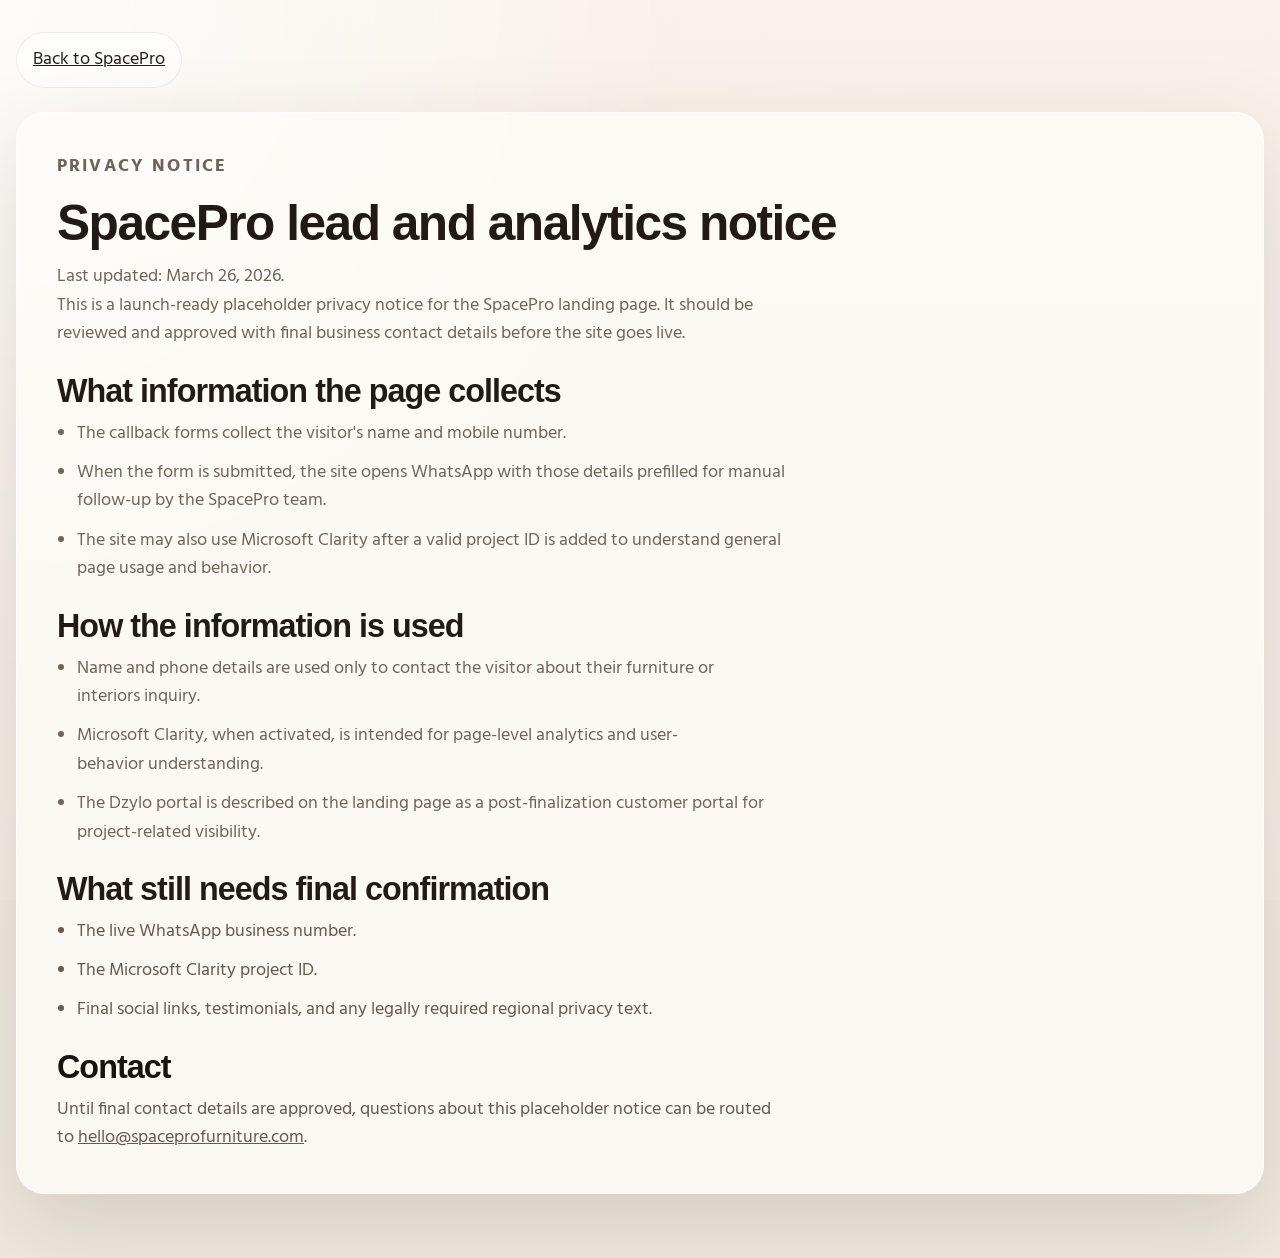
==== privacy.html @ 54b5ebcd "Redesign SpacePro landing page with WhatsApp leads and Clarity" ====
<!DOCTYPE html>
<html lang="en">
<head>
<meta charset="UTF-8">
<meta name="viewport" content="width=device-width, initial-scale=1.0">
<title>SpacePro Privacy Notice</title>
<meta name="description" content="Privacy notice for SpacePro callback forms, WhatsApp follow-up, and Microsoft Clarity analytics.">
<link rel="preconnect" href="https://fonts.googleapis.com">
<link rel="preconnect" href="https://fonts.gstatic.com" crossorigin>
<link href="https://fonts.googleapis.com/css2?family=Hind:wght@400;500;600;700&display=swap" rel="stylesheet">
<link href="https://api.fontshare.com/v2/css?f[]=cabinet-grotesk@500,700&f[]=satoshi@400,500,700&display=swap" rel="stylesheet">
<link rel="stylesheet" href="./base.css">
<link rel="stylesheet" href="./style.css">
</head>
<body>
<main class="legal-page">
  <div class="container legal-shell">
    <a class="legal-back" href="./index.html">Back to SpacePro</a>

    <article class="legal-card">
      <p class="eyebrow">Privacy notice</p>
      <h1>SpacePro lead and analytics notice</h1>
      <p>Last updated: March 26, 2026.</p>
      <p>
        This is a launch-ready placeholder privacy notice for the SpacePro landing page.
        It should be reviewed and approved with final business contact details before the site goes live.
      </p>

      <h2>What information the page collects</h2>
      <ul>
        <li>The callback forms collect the visitor's name and mobile number.</li>
        <li>When the form is submitted, the site opens WhatsApp with those details prefilled for manual follow-up by the SpacePro team.</li>
        <li>The site may also use Microsoft Clarity after a valid project ID is added to understand general page usage and behavior.</li>
      </ul>

      <h2>How the information is used</h2>
      <ul>
        <li>Name and phone details are used only to contact the visitor about their furniture or interiors inquiry.</li>
        <li>Microsoft Clarity, when activated, is intended for page-level analytics and user-behavior understanding.</li>
        <li>The Dzylo portal is described on the landing page as a post-finalization customer portal for project-related visibility.</li>
      </ul>

      <h2>What still needs final confirmation</h2>
      <ul>
        <li>The live WhatsApp business number.</li>
        <li>The Microsoft Clarity project ID.</li>
        <li>Final social links, testimonials, and any legally required regional privacy text.</li>
      </ul>

      <h2>Contact</h2>
      <p>
        Until final contact details are approved, questions about this placeholder notice can be routed to
        <a href="mailto:hello@spaceprofurniture.com">hello@spaceprofurniture.com</a>.
      </p>
    </article>
  </div>
</main>
</body>
</html>
---- base.css ----
/* base.css */
*, *::before, *::after { box-sizing: border-box; margin: 0; padding: 0; }

html {
  -moz-text-size-adjust: none;
  -webkit-text-size-adjust: none;
  text-size-adjust: none;
  -webkit-font-smoothing: antialiased;
  -moz-osx-font-smoothing: grayscale;
  text-rendering: optimizeLegibility;
  scroll-behavior: smooth;
  hanging-punctuation: first last;
  scroll-padding-top: var(--space-16);
}

body {
  min-height: 100dvh;
  line-height: 1.6;
  font-family: var(--font-body, sans-serif);
  font-size: var(--text-base);
  color: var(--color-text);
  background-color: var(--color-bg);
}

img, picture, video, canvas, svg { display: block; max-width: 100%; height: auto; }
ul[role="list"], ol[role="list"] { list-style: none; }
input, button, textarea, select { font: inherit; color: inherit; }

h1, h2, h3, h4, h5, h6 { text-wrap: balance; line-height: 1.15; }
p, li, figcaption { text-wrap: pretty; max-width: 72ch; }

::selection {
  background: oklch(from var(--color-primary) l c h / 0.25);
  color: var(--color-text);
}

:focus-visible {
  outline: 2px solid var(--color-primary);
  outline-offset: 3px;
  border-radius: var(--radius-sm);
}

@media (prefers-reduced-motion: reduce) {
  *, *::before, *::after {
    animation-duration: 0.01ms !important;
    animation-iteration-count: 1 !important;
    transition-duration: 0.01ms !important;
    scroll-behavior: auto !important;
  }
}

button { cursor: pointer; background: none; border: none; }
table { border-collapse: collapse; width: 100%; }

a, button, [role="button"], [role="link"], input, textarea, select {
  transition: color var(--transition-interactive),
              background var(--transition-interactive),
              border-color var(--transition-interactive),
              box-shadow var(--transition-interactive);
}

.sr-only {
  position: absolute; width: 1px; height: 1px; padding: 0; margin: -1px;
  overflow: hidden; clip: rect(0, 0, 0, 0); white-space: nowrap; border-width: 0;
}
---- style.css ----
:root {
  --bg: #f4ede5;
  --bg-strong: #efe5db;
  --surface: #fbf7f1;
  --surface-strong: #fffdf9;
  --surface-dark: #1f1814;
  --text: #191310;
  --text-muted: #655a51;
  --text-soft: #8c7d72;
  --line: rgba(25, 19, 16, 0.1);
  --line-strong: rgba(25, 19, 16, 0.16);
  --accent: #7c5538;
  --accent-strong: #5d3d27;
  --accent-soft: #ead9ca;
  --shadow-sm: 0 14px 32px rgba(40, 28, 21, 0.08);
  --shadow-lg: 0 28px 90px rgba(40, 28, 21, 0.14);
  --radius-sm: 0.75rem;
  --radius-md: 1.25rem;
  --radius-lg: 2rem;
  --radius-pill: 999px;
  --space-1: 0.25rem;
  --space-2: 0.5rem;
  --space-3: 0.75rem;
  --space-4: 1rem;
  --space-5: 1.25rem;
  --space-6: 1.5rem;
  --space-8: 2rem;
  --space-10: 2.5rem;
  --space-12: 3rem;
  --space-14: 3.5rem;
  --space-16: 4rem;
  --space-20: 5rem;
  --space-24: 6rem;
  --font-display: "Cabinet Grotesk", "Helvetica Neue", sans-serif;
  --font-body: "Satoshi", "Hind", sans-serif;
  --text-xs: clamp(0.78rem, 0.72rem + 0.2vw, 0.9rem);
  --text-sm: clamp(0.92rem, 0.88rem + 0.2vw, 1rem);
  --text-base: clamp(1rem, 0.98rem + 0.3vw, 1.12rem);
  --text-lg: clamp(1.16rem, 1.05rem + 0.45vw, 1.4rem);
  --text-xl: clamp(1.5rem, 1.22rem + 1vw, 2.2rem);
  --text-2xl: clamp(2.15rem, 1.5rem + 2vw, 3.6rem);
  --text-hero: clamp(3rem, 1.8rem + 3vw, 5.6rem);
  --content-wide: 1280px;
  --transition-interactive: 220ms cubic-bezier(0.16, 1, 0.3, 1);
}

html {
  background: var(--bg);
}

body {
  font-family: var(--font-body);
  color: var(--text);
  background:
    radial-gradient(circle at top left, rgba(255, 255, 255, 0.8), transparent 38%),
    linear-gradient(180deg, #f8f1e8 0%, var(--bg) 40%, #efe8de 100%);
  overflow-x: clip;
}

body::before {
  content: "";
  position: fixed;
  inset: 0;
  pointer-events: none;
  background-image:
    linear-gradient(rgba(255, 255, 255, 0.18), rgba(255, 255, 255, 0.18)),
    radial-gradient(circle at 20% 20%, rgba(124, 85, 56, 0.06), transparent 20%),
    radial-gradient(circle at 80% 0%, rgba(124, 85, 56, 0.04), transparent 24%);
  mix-blend-mode: soft-light;
  opacity: 0.9;
}

img {
  border-radius: inherit;
}

a {
  color: inherit;
}

h1,
h2,
h3,
h4 {
  font-family: var(--font-display);
  font-weight: 700;
  letter-spacing: -0.03em;
}

.container {
  width: min(100% - 2rem, var(--content-wide));
  margin-inline: auto;
}

.site-header {
  position: sticky;
  top: 0;
  z-index: 50;
  padding-block: 1rem;
  transition: padding var(--transition-interactive), background var(--transition-interactive), box-shadow var(--transition-interactive), backdrop-filter var(--transition-interactive);
}

.site-header.is-scrolled {
  padding-block: 0.6rem;
  background: rgba(251, 247, 241, 0.82);
  backdrop-filter: blur(18px);
  box-shadow: 0 8px 30px rgba(29, 21, 17, 0.06);
}

.header-inner {
  display: flex;
  align-items: center;
  justify-content: space-between;
  gap: var(--space-6);
}

.brand {
  display: inline-flex;
  align-items: center;
  gap: 0.1rem;
  font-family: var(--font-display);
  font-size: 1.45rem;
  font-weight: 700;
}

.brand span {
  color: var(--accent);
}

.site-nav {
  display: flex;
  align-items: center;
  gap: var(--space-8);
  padding: 0.7rem 1rem;
  border: 1px solid rgba(255, 255, 255, 0.55);
  border-radius: var(--radius-pill);
  background: rgba(255, 255, 255, 0.42);
  box-shadow: inset 0 1px 0 rgba(255, 255, 255, 0.8);
}

.site-nav a,
.header-cta,
.footer-links a,
.text-link {
  position: relative;
  font-size: var(--text-sm);
  font-weight: 500;
}

.site-nav a::after,
.footer-links a::after,
.text-link::after {
  content: "";
  position: absolute;
  left: 0;
  bottom: -0.15rem;
  width: 100%;
  height: 1px;
  transform: scaleX(0);
  transform-origin: right;
  background: currentColor;
  transition: transform var(--transition-interactive);
}

.site-nav a:hover::after,
.footer-links a:hover::after,
.text-link:hover::after {
  transform: scaleX(1);
  transform-origin: left;
}

.header-cta {
  padding: 0.9rem 1.25rem;
  border-radius: var(--radius-pill);
  background: rgba(255, 255, 255, 0.74);
  border: 1px solid rgba(25, 19, 16, 0.08);
  transition: transform var(--transition-interactive), background var(--transition-interactive), box-shadow var(--transition-interactive);
}

.header-cta:hover {
  background: var(--surface-strong);
  transform: translateY(-1px);
  box-shadow: var(--shadow-sm);
}

.hero-block {
  padding: clamp(2rem, 5vw, 3rem) 0 clamp(4rem, 10vw, 7rem);
}

.hero-layout {
  display: grid;
  grid-template-columns: minmax(0, 1.05fr) minmax(360px, 0.95fr);
  gap: clamp(2rem, 5vw, 4rem);
  align-items: center;
}

.hero-copy {
  padding-right: min(2vw, 1.25rem);
}

.eyebrow,
.card-eyebrow,
.panel-tag,
.process-subtitle,
.placeholder-tag,
.status-pill {
  display: inline-flex;
  align-items: center;
  gap: 0.5rem;
  font-size: var(--text-xs);
  font-weight: 700;
  letter-spacing: 0.12em;
  text-transform: uppercase;
}

.eyebrow,
.card-eyebrow,
.panel-tag,
.process-subtitle,
.status-pill {
  color: var(--accent);
}

.hero-copy h1 {
  margin: 1.1rem 0 1.25rem;
  font-size: var(--text-hero);
  line-height: 0.95;
  max-width: 11ch;
}

.hero-copy-text {
  max-width: 58ch;
  margin: 0;
  font-size: var(--text-lg);
  color: var(--text-muted);
}

.hero-copy-text + .hero-copy-text {
  margin-top: 0.85rem;
}

.hero-copy-text-hi {
  color: var(--text);
  opacity: 0.82;
}

.hero-actions {
  display: flex;
  align-items: center;
  gap: 1rem;
  margin-top: 2rem;
}

.hero-micro-grid {
  display: grid;
  grid-template-columns: repeat(3, minmax(0, 1fr));
  gap: 0.9rem;
  margin-top: 2rem;
}

.micro-card {
  padding: 1rem 1.1rem;
  border: 1px solid rgba(25, 19, 16, 0.08);
  border-radius: 1.2rem;
  background: rgba(255, 255, 255, 0.55);
  box-shadow: inset 0 1px 0 rgba(255, 255, 255, 0.7);
}

.micro-card strong,
.signal-card h2,
.gallery-caption h3,
.story-panel h3,
.process-card h3,
.placeholder-card h3,
.contact-panel h3 {
  display: block;
  font-size: var(--text-base);
  line-height: 1.2;
}

.micro-card span,
.signal-card span,
.gallery-caption p,
.story-list li,
.support-line,
.process-card p,
.warranty-grid span,
.app-copy p,
.app-module-grid span,
.placeholder-card p,
.contact-copy p,
.contact-meta span,
.contact-meta a,
.placeholder-socials span,
.lead-note,
.lead-copy,
.footer-brand p,
.footer-note,
.hero-visual figcaption {
  font-size: var(--text-sm);
  color: var(--text-muted);
  line-height: 1.6;
}

.hero-side {
  position: relative;
  min-height: 42rem;
}

.hero-visual {
  position: relative;
  height: 100%;
  min-height: 34rem;
  padding: 1rem;
  border-radius: 2.2rem;
  background:
    linear-gradient(180deg, rgba(255, 255, 255, 0.55), rgba(255, 255, 255, 0.08)),
    var(--surface-strong);
  border: 1px solid rgba(255, 255, 255, 0.68);
  box-shadow: var(--shadow-lg);
  overflow: hidden;
}

.hero-visual img {
  width: 100%;
  height: 100%;
  object-fit: cover;
  min-height: 34rem;
  border-radius: 1.4rem;
}

.hero-visual::after {
  content: "";
  position: absolute;
  inset: 1rem;
  border-radius: 1.4rem;
  background: linear-gradient(180deg, rgba(20, 14, 10, 0.04) 0%, rgba(20, 14, 10, 0.35) 100%);
}

.hero-visual figcaption {
  position: absolute;
  left: 2rem;
  top: 2rem;
  z-index: 1;
  padding: 0.65rem 0.9rem;
  border-radius: var(--radius-pill);
  background: rgba(255, 255, 255, 0.72);
  backdrop-filter: blur(14px);
  color: var(--text);
}

.lead-card,
.contact-panel {
  border: 1px solid rgba(255, 255, 255, 0.72);
  border-radius: 1.7rem;
  background: rgba(255, 253, 249, 0.84);
  backdrop-filter: blur(18px);
  box-shadow: 0 20px 48px rgba(42, 29, 20, 0.14);
}

.lead-card {
  position: absolute;
  left: 1.5rem;
  right: 1.5rem;
  bottom: 1.5rem;
  padding: 1.45rem;
}

.lead-card h2,
.contact-panel h3 {
  margin: 0.7rem 0 0.55rem;
  font-size: clamp(1.5rem, 1.1rem + 0.8vw, 2rem);
}

.lead-form {
  display: grid;
  gap: 0.85rem;
  margin-top: 1rem;
}

.lead-form .button {
  width: 100%;
}

.field {
  display: grid;
  gap: 0.35rem;
}

.field span {
  font-size: var(--text-xs);
  font-weight: 700;
  color: var(--text);
}

.field input {
  width: 100%;
  min-height: 3.35rem;
  padding: 0 1rem;
  border: 1px solid rgba(25, 19, 16, 0.12);
  border-radius: 1rem;
  background: rgba(255, 255, 255, 0.78);
  color: var(--text);
}

.field input:focus {
  outline: none;
  border-color: rgba(124, 85, 56, 0.55);
  box-shadow: 0 0 0 4px rgba(124, 85, 56, 0.08);
}

.button {
  display: inline-flex;
  align-items: center;
  justify-content: center;
  gap: 0.65rem;
  min-height: 3.35rem;
  padding: 0 1.2rem;
  border-radius: var(--radius-pill);
  border: 1px solid transparent;
  cursor: pointer;
  overflow: hidden;
  transition: transform var(--transition-interactive), box-shadow var(--transition-interactive), background var(--transition-interactive), border-color var(--transition-interactive);
}

.button::before {
  content: "";
  position: absolute;
  inset: 0;
  background: linear-gradient(120deg, transparent 15%, rgba(255, 255, 255, 0.22) 50%, transparent 85%);
  transform: translateX(-120%);
  transition: transform 700ms cubic-bezier(0.16, 1, 0.3, 1);
}

.button:hover::before {
  transform: translateX(120%);
}

.button:hover {
  transform: translateY(-1px);
}

.button-primary {
  position: relative;
  color: #fff;
  background: linear-gradient(135deg, var(--accent) 0%, var(--accent-strong) 100%);
  box-shadow: 0 14px 28px rgba(93, 61, 39, 0.28);
}

.button-secondary {
  position: relative;
  background: rgba(255, 255, 255, 0.6);
  border-color: rgba(25, 19, 16, 0.08);
}

.button-stack {
  flex-direction: column;
  align-items: flex-start;
  min-height: 4rem;
  padding: 0.9rem 1.15rem;
  border-radius: 1.15rem;
}

.button__label,
.button-stack small {
  position: relative;
  z-index: 1;
}

.button__label {
  font-weight: 700;
}

.button-stack small {
  font-size: 0.75rem;
  opacity: 0.84;
}

.button:disabled {
  opacity: 0.8;
  cursor: wait;
}

.text-link {
  color: var(--accent);
}

.signal-strip {
  padding-bottom: clamp(3rem, 8vw, 5rem);
}

.signal-grid,
.warranty-grid,
.app-module-grid,
.placeholder-grid,
.contact-meta {
  display: grid;
  gap: 1rem;
}

.signal-grid {
  grid-template-columns: repeat(4, minmax(0, 1fr));
}

.signal-card,
.story-panel,
.process-card,
.placeholder-card {
  padding: 1.35rem;
  border: 1px solid var(--line);
  border-radius: 1.6rem;
  background: rgba(255, 253, 249, 0.58);
  box-shadow: inset 0 1px 0 rgba(255, 255, 255, 0.85);
}

.signal-card p,
.process-index {
  margin: 0;
  font-family: var(--font-display);
  font-size: clamp(1.7rem, 1.4rem + 1vw, 2.8rem);
  color: rgba(124, 85, 56, 0.28);
}

.signal-card h2 {
  margin: 0.2rem 0 0.45rem;
}

.section-block {
  padding-block: clamp(4rem, 9vw, 7rem);
}

.section-heading {
  max-width: 46rem;
  margin-bottom: 2rem;
}

.section-heading.center {
  margin-inline: auto;
  text-align: center;
}

.section-heading h2 {
  margin: 0.7rem 0 0.75rem;
  font-size: var(--text-2xl);
  line-height: 0.98;
}

.section-heading p:last-child {
  margin: 0;
  color: var(--text-muted);
  font-size: var(--text-base);
}

.story-grid,
.app-layout,
.contact-layout,
.warranty-layout {
  display: grid;
  gap: clamp(1.25rem, 3vw, 2rem);
}

.story-grid {
  grid-template-columns: minmax(0, 1.15fr) minmax(0, 0.85fr);
}

.story-panel {
  display: flex;
  flex-direction: column;
  justify-content: space-between;
  min-height: 20rem;
}

.story-panel-primary {
  padding: 1.6rem;
  background:
    linear-gradient(180deg, rgba(255, 255, 255, 0.76), rgba(255, 255, 255, 0.42)),
    linear-gradient(135deg, rgba(234, 217, 202, 0.48), transparent);
  box-shadow: var(--shadow-sm);
}

.story-panel-top h3 {
  margin: 0.7rem 0 0;
  font-size: clamp(1.5rem, 1.2rem + 0.8vw, 2rem);
}

.story-list {
  display: grid;
  gap: 0.8rem;
  padding: 0;
  margin: 1.2rem 0 0;
  list-style: none;
}

.story-list li {
  position: relative;
  padding-left: 1.25rem;
}

.story-list li::before {
  content: "";
  position: absolute;
  left: 0;
  top: 0.55rem;
  width: 0.45rem;
  height: 0.45rem;
  border-radius: 999px;
  background: var(--accent);
}

.gallery-grid {
  display: grid;
  grid-template-columns: 1.2fr 0.9fr 0.9fr;
  gap: 1rem;
}

.gallery-card {
  position: relative;
  min-height: 17rem;
  border-radius: 1.7rem;
  overflow: hidden;
  background: var(--surface-strong);
  box-shadow: var(--shadow-sm);
}

.gallery-card-large {
  grid-row: span 2;
  min-height: 35rem;
}

.gallery-card img {
  width: 100%;
  height: 100%;
  object-fit: cover;
  transition: transform 900ms cubic-bezier(0.16, 1, 0.3, 1), filter 500ms ease;
}

.gallery-card::after {
  content: "";
  position: absolute;
  inset: 0;
  background: linear-gradient(180deg, rgba(16, 11, 8, 0.02) 0%, rgba(16, 11, 8, 0.52) 100%);
}

.gallery-card:hover img {
  transform: scale(1.05);
  filter: saturate(1.05);
}

.gallery-caption {
  position: absolute;
  left: 1.2rem;
  right: 1.2rem;
  bottom: 1.2rem;
  z-index: 1;
  display: flex;
  flex-direction: column;
  gap: 0.25rem;
  color: #fff;
}

.gallery-caption p {
  color: rgba(255, 255, 255, 0.78);
}

.process-block {
  background: linear-gradient(180deg, rgba(255, 255, 255, 0.45), rgba(255, 255, 255, 0.15));
}

.process-grid {
  display: grid;
  grid-template-columns: repeat(4, minmax(0, 1fr));
  gap: 1rem;
}

.process-card {
  min-height: 16rem;
  transition: transform var(--transition-interactive), box-shadow var(--transition-interactive), border-color var(--transition-interactive);
}

.process-card:hover,
.placeholder-card:hover,
.signal-card:hover {
  transform: translateY(-4px);
  box-shadow: var(--shadow-sm);
  border-color: var(--line-strong);
}

.process-subtitle {
  margin-top: 0.4rem;
}

.process-card h3 {
  margin: 0.5rem 0 0.55rem;
}

.warranty-block {
  color: #fff;
}

.warranty-layout {
  grid-template-columns: minmax(220px, 0.55fr) minmax(0, 1.45fr);
  align-items: center;
  padding: clamp(2rem, 4vw, 3rem);
  border-radius: 2rem;
  background:
    radial-gradient(circle at top right, rgba(255, 255, 255, 0.14), transparent 28%),
    linear-gradient(135deg, #6d4b31 0%, #2d211a 100%);
  box-shadow: var(--shadow-lg);
}

.warranty-mark span {
  display: block;
  font-family: var(--font-display);
  font-size: clamp(6rem, 11vw, 10rem);
  line-height: 0.84;
  letter-spacing: -0.06em;
}

.warranty-mark p {
  margin-top: 0.4rem;
  font-size: var(--text-sm);
  color: rgba(255, 255, 255, 0.78);
}

.warranty-copy .eyebrow,
.warranty-copy .support-line,
.warranty-copy p {
  color: rgba(255, 255, 255, 0.78);
}

.warranty-copy h2 {
  margin: 0.6rem 0 0.8rem;
  font-size: var(--text-2xl);
}

.warranty-grid {
  grid-template-columns: repeat(3, minmax(0, 1fr));
  margin-top: 1.4rem;
}

.warranty-grid article {
  padding-top: 1rem;
  border-top: 1px solid rgba(255, 255, 255, 0.18);
}

.warranty-grid strong,
.app-module-grid strong,
.contact-meta strong {
  display: block;
  font-size: var(--text-sm);
  font-weight: 700;
  color: inherit;
}

.app-layout {
  grid-template-columns: minmax(0, 1fr) minmax(320px, 0.9fr);
  align-items: center;
}

.app-card {
  padding: 1.4rem;
  border-radius: 1.8rem;
  background: var(--surface-dark);
  color: #fff;
  box-shadow: var(--shadow-lg);
}

.app-card-top {
  display: flex;
  align-items: center;
  justify-content: space-between;
  gap: 1rem;
  padding-bottom: 1rem;
  border-bottom: 1px solid rgba(255, 255, 255, 0.12);
}

.status-pill {
  padding: 0.4rem 0.7rem;
  border-radius: var(--radius-pill);
  background: rgba(255, 255, 255, 0.08);
  color: #fff;
}

.app-link {
  font-size: var(--text-xs);
  color: rgba(255, 255, 255, 0.58);
}

.app-module-grid {
  grid-template-columns: repeat(2, minmax(0, 1fr));
  margin-top: 1rem;
}

.app-module-grid article {
  min-height: 9rem;
  padding: 1rem;
  border-radius: 1.2rem;
  background: rgba(255, 255, 255, 0.06);
}

.app-module-grid strong {
  margin-bottom: 0.4rem;
}

.app-module-grid span {
  color: rgba(255, 255, 255, 0.68);
}

.placeholder-grid {
  grid-template-columns: repeat(3, minmax(0, 1fr));
}

.placeholder-tag {
  color: var(--text-soft);
}

.placeholder-card {
  min-height: 14.5rem;
}

.placeholder-card h3 {
  margin: 0.7rem 0 0.6rem;
}

.contact-block {
  padding-top: 0;
}

.contact-layout {
  grid-template-columns: minmax(0, 1fr) minmax(340px, 0.82fr);
  align-items: center;
  padding: clamp(2rem, 4vw, 3rem);
  border-radius: 2rem;
  background: rgba(255, 253, 249, 0.66);
  border: 1px solid rgba(255, 255, 255, 0.74);
  box-shadow: var(--shadow-lg);
}

.contact-copy h2 {
  margin: 0.65rem 0 0.8rem;
  font-size: var(--text-2xl);
}

.contact-meta {
  grid-template-columns: repeat(3, minmax(0, 1fr));
  margin-top: 1.6rem;
}

.contact-meta div {
  padding: 1rem;
  border-radius: 1.2rem;
  background: rgba(255, 255, 255, 0.62);
  border: 1px solid rgba(25, 19, 16, 0.08);
}

.placeholder-socials {
  display: flex;
  flex-wrap: wrap;
  gap: 0.75rem;
  margin-top: 1rem;
}

.placeholder-socials span {
  padding: 0.6rem 0.85rem;
  border-radius: var(--radius-pill);
  background: rgba(255, 255, 255, 0.64);
  border: 1px solid rgba(25, 19, 16, 0.08);
}

.contact-panel {
  position: relative;
  padding: 1.5rem;
}

.site-footer {
  padding: 2rem 0 5.5rem;
}

.footer-inner {
  display: grid;
  grid-template-columns: minmax(0, 1fr) auto minmax(240px, 0.8fr);
  gap: 1.2rem;
  align-items: end;
  padding-top: 1.3rem;
  border-top: 1px solid var(--line);
}

.footer-brand p,
.footer-note {
  margin: 0.5rem 0 0;
}

.footer-links {
  display: flex;
  flex-wrap: wrap;
  gap: 1rem;
}

.footer-note {
  text-align: right;
}

.mobile-cta {
  position: fixed;
  left: 50%;
  bottom: 1rem;
  z-index: 40;
  display: none;
  transform: translateX(-50%);
  padding: 0.9rem 1.15rem;
  border-radius: var(--radius-pill);
  background: rgba(31, 24, 20, 0.92);
  color: #fff;
  box-shadow: 0 20px 38px rgba(31, 24, 20, 0.18);
}

.legal-page {
  padding-block: 2rem 4rem;
}

.legal-shell {
  display: grid;
  gap: 1.5rem;
}

.legal-back {
  display: inline-flex;
  width: fit-content;
  padding: 0.8rem 1rem;
  border-radius: var(--radius-pill);
  background: rgba(255, 255, 255, 0.6);
  border: 1px solid rgba(25, 19, 16, 0.08);
}

.legal-card {
  padding: clamp(1.5rem, 4vw, 2.5rem);
  border-radius: 1.8rem;
  background: rgba(255, 253, 249, 0.72);
  border: 1px solid rgba(255, 255, 255, 0.76);
  box-shadow: var(--shadow-lg);
}

.legal-card h1 {
  margin: 0.8rem 0 0.7rem;
  font-size: var(--text-2xl);
}

.legal-card h2 {
  margin: 1.5rem 0 0.6rem;
  font-size: var(--text-xl);
}

.legal-card p,
.legal-card li {
  font-size: var(--text-base);
  color: var(--text-muted);
}

.legal-card ul {
  display: grid;
  gap: 0.65rem;
  padding-left: 1.25rem;
}

@media (max-width: 1100px) {
  .hero-layout,
  .story-grid,
  .app-layout,
  .contact-layout,
  .warranty-layout {
    grid-template-columns: 1fr;
  }

  .hero-copy {
    padding-right: 0;
  }

  .hero-copy h1 {
    max-width: 12ch;
  }

  .hero-side {
    min-height: auto;
  }

  .hero-visual {
    min-height: 28rem;
  }

  .hero-visual img {
    min-height: 28rem;
  }

  .lead-card {
    position: static;
    margin-top: -4.5rem;
    width: calc(100% - 2.2rem);
    margin-inline: auto;
  }

  .signal-grid,
  .process-grid,
  .warranty-grid,
  .placeholder-grid,
  .contact-meta {
    grid-template-columns: repeat(2, minmax(0, 1fr));
  }

  .gallery-grid {
    grid-template-columns: repeat(2, minmax(0, 1fr));
  }

  .gallery-card-large {
    grid-column: span 2;
    grid-row: span 1;
    min-height: 24rem;
  }

  .footer-inner {
    grid-template-columns: 1fr;
    align-items: start;
  }

  .footer-note {
    text-align: left;
  }
}

@media (max-width: 720px) {
  .site-header {
    padding-block: 0.8rem;
  }

  .site-nav {
    display: none;
  }

  .header-cta {
    display: none;
  }

  .hero-block {
    padding-top: 1rem;
  }

  .hero-copy h1 {
    max-width: 100%;
  }

  .hero-actions {
    flex-direction: column;
    align-items: stretch;
  }

  .hero-micro-grid,
  .signal-grid,
  .gallery-grid,
  .process-grid,
  .warranty-grid,
  .app-module-grid,
  .placeholder-grid,
  .contact-meta {
    grid-template-columns: 1fr;
  }

  .hero-visual,
  .hero-visual img {
    min-height: 22rem;
  }

  .lead-card {
    width: calc(100% - 1.5rem);
    margin-top: -3.5rem;
  }

  .contact-layout,
  .warranty-layout {
    padding: 1.3rem;
  }

  .footer-links {
    flex-direction: column;
    gap: 0.7rem;
  }

  .mobile-cta {
    display: inline-flex;
  }
}
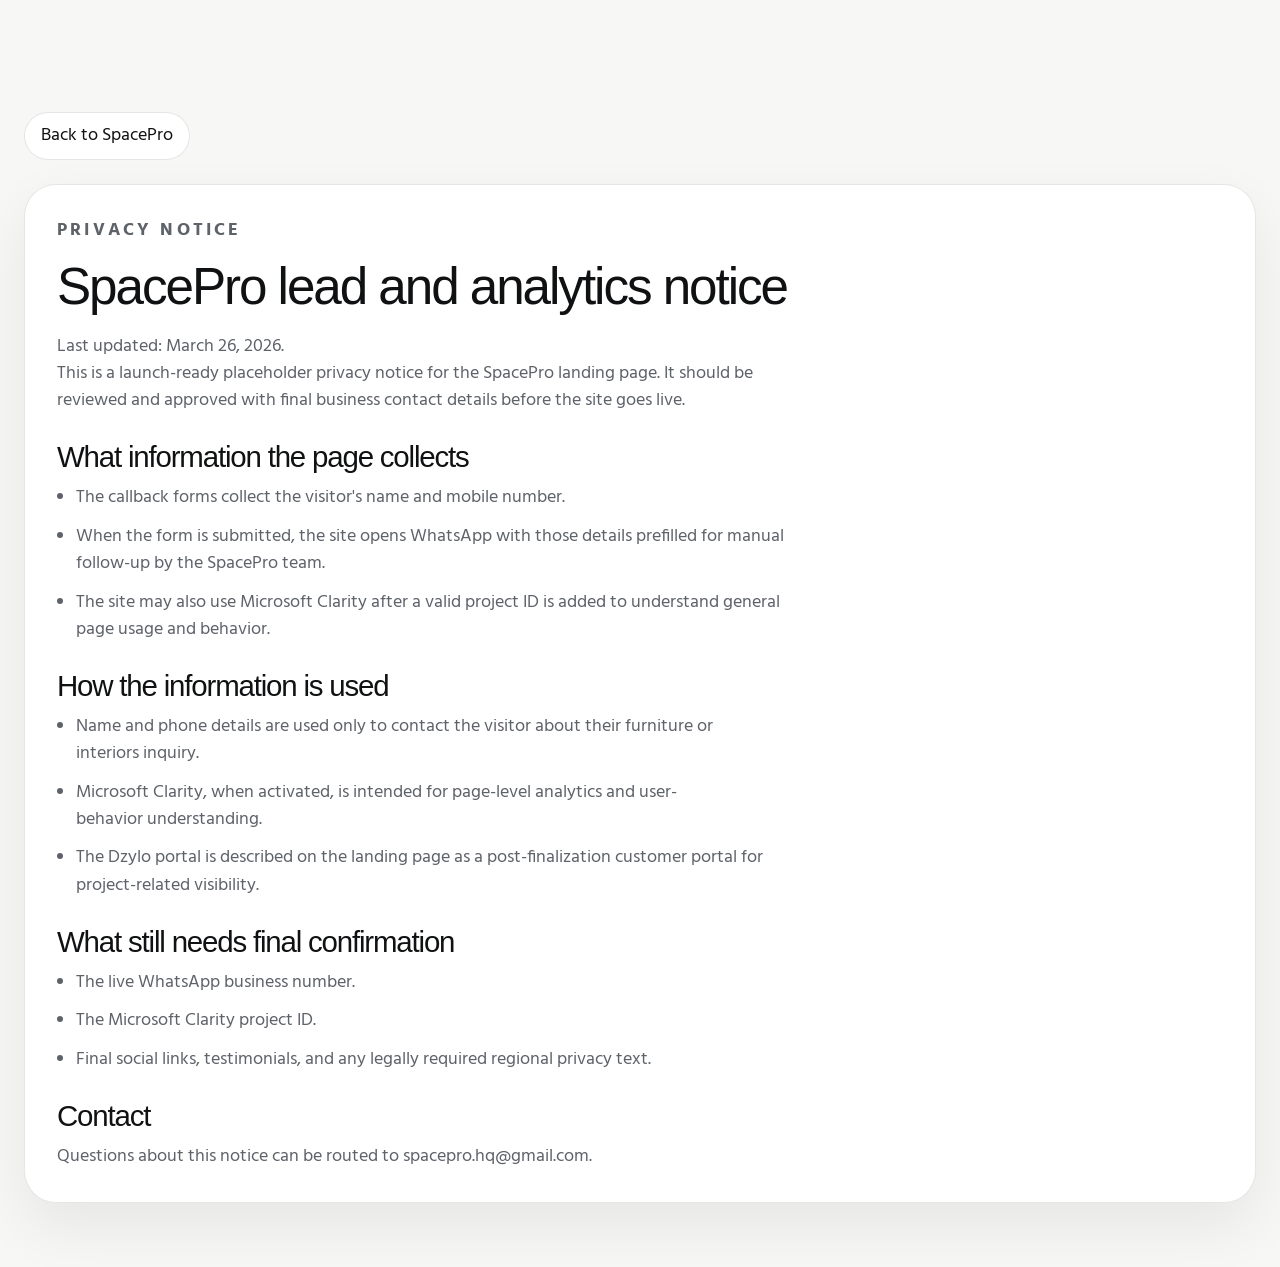
==== commit 74016563: "Redesign SpacePro landing page with streamlined lead flow" ====
--- a/privacy.html
+++ b/privacy.html
@@ -49,8 +49,8 @@
 
       <h2>Contact</h2>
       <p>
-        Until final contact details are approved, questions about this placeholder notice can be routed to
-        <a href="mailto:hello@spaceprofurniture.com">hello@spaceprofurniture.com</a>.
+        Questions about this notice can be routed to
+        <a href="mailto:spacepro.hq@gmail.com">spacepro.hq@gmail.com</a>.
       </p>
     </article>
   </div>
--- a/style.css
+++ b/style.css
@@ -1,22 +1,20 @@
 :root {
-  --bg: #f4ede5;
-  --bg-strong: #efe5db;
-  --surface: #fbf7f1;
-  --surface-strong: #fffdf9;
-  --surface-dark: #1f1814;
-  --text: #191310;
-  --text-muted: #655a51;
-  --text-soft: #8c7d72;
-  --line: rgba(25, 19, 16, 0.1);
-  --line-strong: rgba(25, 19, 16, 0.16);
-  --accent: #7c5538;
-  --accent-strong: #5d3d27;
-  --accent-soft: #ead9ca;
-  --shadow-sm: 0 14px 32px rgba(40, 28, 21, 0.08);
-  --shadow-lg: 0 28px 90px rgba(40, 28, 21, 0.14);
-  --radius-sm: 0.75rem;
-  --radius-md: 1.25rem;
-  --radius-lg: 2rem;
+  --bg: #f7f7f5;
+  --surface: #ffffff;
+  --surface-muted: #efefeb;
+  --surface-dark: #0f0f10;
+  --text: #101112;
+  --text-muted: #5e6269;
+  --text-soft: #8a9098;
+  --line: rgba(16, 17, 18, 0.1);
+  --line-strong: rgba(16, 17, 18, 0.18);
+  --accent: #1a7f64;
+  --accent-soft: rgba(26, 127, 100, 0.12);
+  --shadow-sm: 0 24px 60px rgba(10, 11, 12, 0.07);
+  --shadow-lg: 0 42px 120px rgba(10, 11, 12, 0.12);
+  --radius-sm: 1rem;
+  --radius-md: 1.8rem;
+  --radius-lg: 2.5rem;
   --radius-pill: 999px;
   --space-1: 0.25rem;
   --space-2: 0.5rem;
@@ -27,21 +25,19 @@
   --space-8: 2rem;
   --space-10: 2.5rem;
   --space-12: 3rem;
-  --space-14: 3.5rem;
   --space-16: 4rem;
   --space-20: 5rem;
   --space-24: 6rem;
   --font-display: "Cabinet Grotesk", "Helvetica Neue", sans-serif;
   --font-body: "Satoshi", "Hind", sans-serif;
-  --text-xs: clamp(0.78rem, 0.72rem + 0.2vw, 0.9rem);
-  --text-sm: clamp(0.92rem, 0.88rem + 0.2vw, 1rem);
-  --text-base: clamp(1rem, 0.98rem + 0.3vw, 1.12rem);
-  --text-lg: clamp(1.16rem, 1.05rem + 0.45vw, 1.4rem);
-  --text-xl: clamp(1.5rem, 1.22rem + 1vw, 2.2rem);
-  --text-2xl: clamp(2.15rem, 1.5rem + 2vw, 3.6rem);
-  --text-hero: clamp(3rem, 1.8rem + 3vw, 5.6rem);
-  --content-wide: 1280px;
-  --transition-interactive: 220ms cubic-bezier(0.16, 1, 0.3, 1);
+  --text-xs: clamp(0.72rem, 0.69rem + 0.18vw, 0.84rem);
+  --text-sm: clamp(0.94rem, 0.9rem + 0.15vw, 1rem);
+  --text-base: clamp(1rem, 0.97rem + 0.3vw, 1.1rem);
+  --text-lg: clamp(1.18rem, 1.06rem + 0.65vw, 1.55rem);
+  --text-xl: clamp(1.8rem, 1.25rem + 1.8vw, 3rem);
+  --text-2xl: clamp(2.8rem, 1.6rem + 4vw, 6rem);
+  --content: 1440px;
+  --transition: 320ms cubic-bezier(0.16, 1, 0.3, 1);
 }
 
 html {
@@ -51,31 +47,24 @@
 body {
   font-family: var(--font-body);
   color: var(--text);
-  background:
-    radial-gradient(circle at top left, rgba(255, 255, 255, 0.8), transparent 38%),
-    linear-gradient(180deg, #f8f1e8 0%, var(--bg) 40%, #efe8de 100%);
+  background: var(--bg);
   overflow-x: clip;
 }
 
-body::before {
-  content: "";
-  position: fixed;
-  inset: 0;
-  pointer-events: none;
-  background-image:
-    linear-gradient(rgba(255, 255, 255, 0.18), rgba(255, 255, 255, 0.18)),
-    radial-gradient(circle at 20% 20%, rgba(124, 85, 56, 0.06), transparent 20%),
-    radial-gradient(circle at 80% 0%, rgba(124, 85, 56, 0.04), transparent 24%);
-  mix-blend-mode: soft-light;
-  opacity: 0.9;
-}
-
-img {
-  border-radius: inherit;
-}
-
-a {
-  color: inherit;
+body.menu-open {
+  overflow: hidden;
+}
+
+@media (pointer: fine) {
+  body {
+    cursor: none;
+  }
+}
+
+a,
+button,
+input {
+  cursor: inherit;
 }
 
 h1,
@@ -83,31 +72,90 @@
 h3,
 h4 {
   font-family: var(--font-display);
-  font-weight: 700;
-  letter-spacing: -0.03em;
+  font-weight: 500;
+  letter-spacing: -0.04em;
+}
+
+a {
+  color: inherit;
+  text-decoration: none;
+}
+
+img {
+  display: block;
+  width: 100%;
+  height: auto;
 }
 
 .container {
-  width: min(100% - 2rem, var(--content-wide));
+  width: min(100% - 3rem, var(--content));
   margin-inline: auto;
 }
 
+.noise-overlay {
+  position: fixed;
+  inset: 0;
+  z-index: 9999;
+  pointer-events: none;
+  opacity: 0.035;
+  background-image: url("data:image/svg+xml,%3Csvg viewBox='0 0 200 200' xmlns='http://www.w3.org/2000/svg'%3E%3Cfilter id='n'%3E%3CfeTurbulence type='fractalNoise' baseFrequency='0.68' numOctaves='3' stitchTiles='stitch'/%3E%3C/filter%3E%3Crect width='100%25' height='100%25' filter='url(%23n)'/%3E%3C/svg%3E");
+}
+
+.cursor-dot,
+.cursor-ring {
+  position: fixed;
+  top: 0;
+  left: 0;
+  pointer-events: none;
+  z-index: 10000;
+  transition: transform 120ms ease-out, opacity 220ms ease-out;
+}
+
+.cursor-dot {
+  width: 8px;
+  height: 8px;
+  border-radius: 50%;
+  background: #ffffff;
+  mix-blend-mode: difference;
+}
+
+.cursor-ring {
+  width: 36px;
+  height: 36px;
+  border-radius: 50%;
+  border: 1px solid rgba(16, 17, 18, 0.28);
+}
+
+@media (pointer: coarse), (max-width: 900px) {
+  .cursor-dot,
+  .cursor-ring {
+    display: none;
+  }
+}
+
+.js .reveal,
+.js .hero-title-inner {
+  opacity: 0;
+}
+
 .site-header {
-  position: sticky;
+  position: fixed;
   top: 0;
-  z-index: 50;
+  left: 0;
+  right: 0;
+  z-index: 60;
+  padding-block: 1.4rem;
+  transition: background var(--transition), backdrop-filter var(--transition), padding var(--transition), border-color var(--transition);
+}
+
+.site-header.is-scrolled {
   padding-block: 1rem;
-  transition: padding var(--transition-interactive), background var(--transition-interactive), box-shadow var(--transition-interactive), backdrop-filter var(--transition-interactive);
-}
-
-.site-header.is-scrolled {
-  padding-block: 0.6rem;
-  background: rgba(251, 247, 241, 0.82);
+  background: rgba(247, 247, 245, 0.82);
   backdrop-filter: blur(18px);
-  box-shadow: 0 8px 30px rgba(29, 21, 17, 0.06);
-}
-
-.header-inner {
+  border-bottom: 1px solid rgba(16, 17, 18, 0.06);
+}
+
+.header-shell {
   display: flex;
   align-items: center;
   justify-content: space-between;
@@ -117,787 +165,777 @@
 .brand {
   display: inline-flex;
   align-items: center;
-  gap: 0.1rem;
   font-family: var(--font-display);
-  font-size: 1.45rem;
-  font-weight: 700;
+  font-size: 1.65rem;
+  font-weight: 500;
+  letter-spacing: -0.05em;
 }
 
 .brand span {
-  color: var(--accent);
+  color: var(--text-soft);
 }
 
 .site-nav {
   display: flex;
   align-items: center;
-  gap: var(--space-8);
-  padding: 0.7rem 1rem;
-  border: 1px solid rgba(255, 255, 255, 0.55);
-  border-radius: var(--radius-pill);
-  background: rgba(255, 255, 255, 0.42);
-  box-shadow: inset 0 1px 0 rgba(255, 255, 255, 0.8);
+  gap: 3rem;
 }
 
 .site-nav a,
-.header-cta,
 .footer-links a,
+.footer-contact a,
 .text-link {
   position: relative;
   font-size: var(--text-sm);
   font-weight: 500;
+  color: var(--text-muted);
+  transition: color var(--transition);
 }
 
 .site-nav a::after,
 .footer-links a::after,
+.footer-contact a::after,
 .text-link::after {
   content: "";
   position: absolute;
   left: 0;
-  bottom: -0.15rem;
+  bottom: -0.2rem;
   width: 100%;
   height: 1px;
+  background: currentColor;
   transform: scaleX(0);
   transform-origin: right;
-  background: currentColor;
-  transition: transform var(--transition-interactive);
+  transition: transform var(--transition);
+}
+
+.site-nav a:hover,
+.footer-links a:hover,
+.footer-contact a:hover,
+.text-link:hover {
+  color: var(--text);
 }
 
 .site-nav a:hover::after,
 .footer-links a:hover::after,
+.footer-contact a:hover::after,
 .text-link:hover::after {
   transform: scaleX(1);
   transform-origin: left;
 }
 
+.header-cta,
+.button,
+.mobile-cta {
+  display: inline-flex;
+  align-items: center;
+  justify-content: center;
+  border-radius: var(--radius-pill);
+  font-size: var(--text-sm);
+  font-weight: 600;
+  line-height: 1;
+  transition: transform var(--transition), background var(--transition), color var(--transition), box-shadow var(--transition), border-color var(--transition);
+}
+
+.header-cta,
+.button-dark,
+.mobile-cta {
+  color: #ffffff;
+  background: var(--surface-dark);
+}
+
 .header-cta {
-  padding: 0.9rem 1.25rem;
+  min-height: 3.15rem;
+  padding: 0 1.4rem;
+}
+
+.header-cta:hover,
+.button:hover,
+.mobile-cta:hover {
+  transform: scale(1.03);
+}
+
+.menu-toggle {
+  display: none;
+  width: 3rem;
+  height: 3rem;
+  padding: 0;
+  border: 0;
+  background: transparent;
+  color: var(--text);
+}
+
+.menu-toggle span {
+  display: block;
+  width: 1.25rem;
+  height: 1px;
+  margin-inline: auto;
+  background: currentColor;
+  transition: transform var(--transition), opacity var(--transition);
+}
+
+.menu-toggle span + span {
+  margin-top: 0.45rem;
+}
+
+.menu-toggle[aria-expanded="true"] span:first-child {
+  transform: translateY(5px) rotate(45deg);
+}
+
+.menu-toggle[aria-expanded="true"] span:last-child {
+  transform: translateY(-5px) rotate(-45deg);
+}
+
+.mobile-menu {
+  position: fixed;
+  inset: 0;
+  z-index: 50;
+  display: flex;
+  flex-direction: column;
+  align-items: center;
+  justify-content: center;
+  gap: 2rem;
+  background: var(--bg);
+}
+
+.mobile-menu a {
+  font-family: var(--font-display);
+  font-size: clamp(2rem, 1.5rem + 2vw, 3rem);
+  letter-spacing: -0.04em;
+}
+
+.hero-section {
+  padding-top: 10rem;
+  padding-bottom: 4rem;
+}
+
+.hero-shell {
+  display: grid;
+  grid-template-columns: minmax(0, 1fr) 24rem;
+  gap: 3rem;
+  align-items: end;
+}
+
+.eyebrow,
+.panel-label,
+.segment-pill {
+  display: inline-flex;
+  align-items: center;
+  gap: 0.5rem;
+  font-size: var(--text-xs);
+  font-weight: 700;
+  letter-spacing: 0.18em;
+  text-transform: uppercase;
+  color: var(--text-soft);
+}
+
+.hero-title {
+  display: flex;
+  flex-direction: column;
+  margin: 1rem 0 1.25rem;
+  font-size: var(--text-2xl);
+  line-height: 0.9;
+}
+
+.hero-title-line {
+  display: block;
+  overflow: hidden;
+}
+
+.hero-title-inner {
+  display: block;
+}
+
+.hero-title-muted {
+  color: #9da3ab;
+}
+
+.hero-summary {
+  max-width: 34rem;
+  margin: 0;
+  font-size: var(--text-lg);
+  line-height: 1.45;
+  color: var(--text-muted);
+}
+
+.hero-summary + .hero-summary {
+  margin-top: 0.8rem;
+}
+
+.hero-summary-hi {
+  color: var(--text);
+}
+
+.hero-actions {
+  display: flex;
+  align-items: center;
+  gap: 1.25rem;
+  margin-top: 2rem;
+}
+
+.lead-panel {
+  padding: 1.4rem;
+  border: 1px solid var(--line);
+  border-radius: 2rem;
+  background: rgba(255, 255, 255, 0.86);
+  box-shadow: var(--shadow-sm);
+}
+
+.lead-panel h2 {
+  margin: 0.5rem 0 0.7rem;
+  font-size: clamp(1.45rem, 1.1rem + 0.8vw, 2rem);
+  line-height: 1;
+}
+
+.lead-form,
+.cta-form {
+  display: grid;
+  gap: 0.85rem;
+}
+
+.lead-form {
+  margin-top: 1rem;
+}
+
+.lead-form .button {
+  width: 100%;
+}
+
+.lead-form input,
+.cta-form input {
+  width: 100%;
+  min-height: 3.5rem;
+  padding: 0 1rem;
+  border: 1px solid rgba(16, 17, 18, 0.12);
+  border-radius: 1rem;
+  background: rgba(247, 247, 245, 0.85);
+  color: var(--text);
+  transition: border-color var(--transition), box-shadow var(--transition), background var(--transition);
+}
+
+.lead-form input:focus,
+.cta-form input:focus {
+  outline: none;
+  border-color: rgba(16, 17, 18, 0.28);
+  box-shadow: 0 0 0 4px rgba(16, 17, 18, 0.06);
+  background: #ffffff;
+}
+
+.button {
+  position: relative;
+  min-height: 3.6rem;
+  padding: 0.95rem 1.35rem;
+  border: 0;
+  overflow: hidden;
+}
+
+.button::before {
+  content: "";
+  position: absolute;
+  inset: 0;
+  background: linear-gradient(120deg, transparent 15%, rgba(255, 255, 255, 0.2) 50%, transparent 85%);
+  transform: translateX(-120%);
+  transition: transform 700ms cubic-bezier(0.16, 1, 0.3, 1);
+}
+
+.button:hover::before {
+  transform: translateX(120%);
+}
+
+.button-dark {
+  background: var(--surface-dark);
+  color: #ffffff;
+}
+
+.button-accent {
+  background: linear-gradient(135deg, #1d1f22 0%, #0f0f10 100%);
+  color: #ffffff;
+}
+
+.button-label,
+.button-meta {
+  position: relative;
+  z-index: 1;
+  display: block;
+}
+
+.button-meta {
+  margin-top: 0.2rem;
+  font-size: 0.74rem;
+  color: rgba(255, 255, 255, 0.68);
+}
+
+.panel-note {
+  margin: 0.8rem 0 0;
+  font-size: var(--text-sm);
+  line-height: 1.55;
+  color: var(--text-muted);
+}
+
+.hero-image-wrap {
+  margin-top: 4rem;
+}
+
+.hero-image {
+  overflow: hidden;
+  border-radius: 2rem;
+}
+
+.hero-image img {
+  aspect-ratio: 16 / 8;
+  object-fit: cover;
+  transform: scale(1.08);
+}
+
+.value-section {
+  padding-block: 3rem 5rem;
+}
+
+.value-grid {
+  display: grid;
+  grid-template-columns: repeat(3, minmax(0, 1fr));
+  gap: 1rem;
+}
+
+.value-card,
+.proof-card {
+  padding: 1.5rem;
+  border: 1px solid var(--line);
+  border-radius: 1.75rem;
+  background: #ffffff;
+  transition: transform var(--transition), border-color var(--transition), box-shadow var(--transition);
+}
+
+.value-card:hover,
+.segment-card:hover,
+.proof-card:hover {
+  transform: translateY(-4px);
+  border-color: var(--line-strong);
+  box-shadow: var(--shadow-sm);
+}
+
+.value-card p {
+  margin: 0;
+  font-family: var(--font-display);
+  font-size: clamp(1.6rem, 1.2rem + 1vw, 2.5rem);
+  color: rgba(16, 17, 18, 0.18);
+}
+
+.value-card h2 {
+  margin: 0.2rem 0 0.45rem;
+  font-size: clamp(1.4rem, 1.15rem + 0.5vw, 1.8rem);
+}
+
+.value-card span,
+.proof-card span,
+.proof-card strong,
+.process-row p,
+.experience-copy p,
+.feature-list span,
+.segment-card p,
+.footer-brand p,
+.legal-card p,
+.legal-card li {
+  font-size: var(--text-base);
+  line-height: 1.55;
+  color: var(--text-muted);
+}
+
+.process-section {
+  padding-block: 6rem;
+  background: var(--surface-dark);
+  color: #ffffff;
+  border-top-left-radius: 3rem;
+  border-top-right-radius: 3rem;
+}
+
+.section-head {
+  display: flex;
+  flex-direction: column;
+  gap: 0.75rem;
+  margin-bottom: 3rem;
+}
+
+.section-head h2 {
+  margin: 0;
+  font-size: clamp(2.8rem, 2rem + 2vw, 5rem);
+  line-height: 0.95;
+}
+
+.section-head-center {
+  align-items: center;
+  text-align: center;
+}
+
+.process-list {
+  border-top: 1px solid rgba(255, 255, 255, 0.1);
+}
+
+.process-row {
+  display: grid;
+  grid-template-columns: 7rem 1.05fr 1fr;
+  gap: 2rem;
+  align-items: center;
+  padding: 2rem 0;
+  border-bottom: 1px solid rgba(255, 255, 255, 0.1);
+}
+
+.process-row:hover .process-index {
+  color: var(--accent);
+}
+
+.process-index {
+  font-family: var(--font-display);
+  font-size: clamp(3rem, 2rem + 2vw, 5rem);
+  color: rgba(255, 255, 255, 0.14);
+  transition: color var(--transition);
+}
+
+.process-title span {
+  display: block;
+  margin-bottom: 0.5rem;
+  font-size: var(--text-xs);
+  font-weight: 700;
+  letter-spacing: 0.16em;
+  text-transform: uppercase;
+  color: rgba(255, 255, 255, 0.45);
+}
+
+.process-title h3 {
+  margin: 0;
+  font-size: clamp(1.6rem, 1.25rem + 0.8vw, 2.5rem);
+}
+
+.process-row p {
+  color: rgba(255, 255, 255, 0.68);
+}
+
+.experience-section,
+.segments-section,
+.proof-strip,
+.cta-section {
+  padding-block: 6rem;
+}
+
+.experience-shell {
+  display: grid;
+  grid-template-columns: minmax(300px, 0.9fr) minmax(0, 1.1fr);
+  gap: 4rem;
+  align-items: center;
+}
+
+.phone-stage {
+  position: relative;
+  display: flex;
+  justify-content: center;
+}
+
+.phone-glow {
+  position: absolute;
+  inset: 12% 8%;
+  border-radius: 50%;
+  background: radial-gradient(circle, rgba(0, 0, 0, 0.08), transparent 60%);
+  filter: blur(40px);
+}
+
+.phone-frame {
+  position: relative;
+  width: 320px;
+  padding: 0.7rem;
+  border-radius: 2.8rem;
+  background: #0f0f10;
+  box-shadow: var(--shadow-lg);
+}
+
+.phone-notch {
+  position: absolute;
+  top: 0.65rem;
+  left: 50%;
+  width: 7rem;
+  height: 1.5rem;
+  transform: translateX(-50%);
+  border-bottom-left-radius: 1rem;
+  border-bottom-right-radius: 1rem;
+  background: #0f0f10;
+  z-index: 2;
+}
+
+.phone-screen {
+  min-height: 39rem;
+  padding: 3.6rem 1.1rem 1.1rem;
+  border-radius: 2.2rem;
+  background: #f4f4f1;
+}
+
+.phone-header {
+  display: flex;
+  align-items: center;
+  justify-content: space-between;
+  margin-bottom: 1.5rem;
+}
+
+.phone-header span,
+.phone-card span,
+.phone-subhead {
+  display: block;
+  font-size: 0.72rem;
+  font-weight: 700;
+  letter-spacing: 0.12em;
+  text-transform: uppercase;
+  color: var(--text-soft);
+}
+
+.phone-header strong,
+.phone-card strong {
+  display: block;
+  margin-top: 0.35rem;
+  font-size: 1.45rem;
+  font-family: var(--font-display);
+  letter-spacing: -0.03em;
+}
+
+.status-dot {
+  width: 0.7rem;
+  height: 0.7rem;
+  border-radius: 50%;
+  background: var(--accent);
+  box-shadow: 0 0 0 0.55rem var(--accent-soft);
+}
+
+.phone-card {
+  padding: 1rem;
+  border-radius: 1.5rem;
+  background: #ffffff;
+  box-shadow: 0 12px 24px rgba(10, 11, 12, 0.05);
+}
+
+.phone-progress {
+  width: 100%;
+  height: 0.3rem;
+  margin: 0.85rem 0 0.4rem;
+  overflow: hidden;
+  border-radius: 999px;
+  background: #e6e6e0;
+}
+
+.phone-progress span {
+  display: block;
+  width: 40%;
+  height: 100%;
+  background: var(--surface-dark);
+}
+
+.phone-card small {
+  font-size: 0.72rem;
+  color: var(--text-soft);
+}
+
+.phone-subhead {
+  margin: 1.4rem 0 0.8rem;
+}
+
+.phone-preview {
+  position: relative;
+  overflow: hidden;
+  min-height: 7rem;
+  margin-top: 0.8rem;
+  border-radius: 1.3rem;
+}
+
+.phone-preview img {
+  height: 100%;
+  object-fit: cover;
+}
+
+.phone-preview::after {
+  content: "";
+  position: absolute;
+  inset: 0;
+  background: linear-gradient(180deg, rgba(16, 17, 18, 0.02), rgba(16, 17, 18, 0.48));
+}
+
+.phone-preview span {
+  position: absolute;
+  left: 0.9rem;
+  bottom: 0.8rem;
+  z-index: 1;
+  padding: 0.38rem 0.65rem;
   border-radius: var(--radius-pill);
-  background: rgba(255, 255, 255, 0.74);
-  border: 1px solid rgba(25, 19, 16, 0.08);
-  transition: transform var(--transition-interactive), background var(--transition-interactive), box-shadow var(--transition-interactive);
-}
-
-.header-cta:hover {
-  background: var(--surface-strong);
-  transform: translateY(-1px);
-  box-shadow: var(--shadow-sm);
-}
-
-.hero-block {
-  padding: clamp(2rem, 5vw, 3rem) 0 clamp(4rem, 10vw, 7rem);
-}
-
-.hero-layout {
-  display: grid;
-  grid-template-columns: minmax(0, 1.05fr) minmax(360px, 0.95fr);
-  gap: clamp(2rem, 5vw, 4rem);
-  align-items: center;
-}
-
-.hero-copy {
-  padding-right: min(2vw, 1.25rem);
-}
-
-.eyebrow,
-.card-eyebrow,
-.panel-tag,
-.process-subtitle,
-.placeholder-tag,
-.status-pill {
-  display: inline-flex;
-  align-items: center;
-  gap: 0.5rem;
+  background: rgba(255, 255, 255, 0.92);
+  font-size: 0.72rem;
+  font-weight: 600;
+}
+
+.experience-copy h2,
+.cta-shell h2 {
+  margin: 0.75rem 0 1rem;
+  font-size: clamp(3rem, 2rem + 2.5vw, 6rem);
+  line-height: 0.92;
+}
+
+.experience-copy p,
+.cta-shell p {
+  max-width: 35rem;
+  margin: 0;
+}
+
+.feature-list {
+  display: grid;
+  gap: 1.35rem;
+  padding: 0;
+  margin: 2rem 0;
+  list-style: none;
+}
+
+.feature-list li {
+  display: grid;
+  gap: 0.35rem;
+  padding-left: 1.2rem;
+  border-left: 1px solid var(--line);
+}
+
+.feature-list strong,
+.segment-card h3,
+.proof-card strong {
+  font-size: var(--text-lg);
+  letter-spacing: -0.03em;
+}
+
+.segments-grid,
+.proof-grid {
+  display: grid;
+  gap: 1rem;
+}
+
+.segments-grid {
+  grid-template-columns: repeat(2, minmax(0, 1fr));
+}
+
+.segment-card {
+  padding: 2rem;
+  border: 1px solid var(--line);
+  border-radius: 2rem;
+  background: #ffffff;
+  transition: transform var(--transition), border-color var(--transition), box-shadow var(--transition);
+}
+
+.segment-card h3 {
+  margin: 0.8rem 0 0.75rem;
+  font-size: clamp(2rem, 1.5rem + 1vw, 3rem);
+  line-height: 0.96;
+}
+
+.chip-row {
+  display: flex;
+  flex-wrap: wrap;
+  gap: 0.65rem;
+  margin-top: 1.4rem;
+}
+
+.chip-row span {
+  padding: 0.7rem 0.95rem;
+  border: 1px solid var(--line);
+  border-radius: var(--radius-pill);
   font-size: var(--text-xs);
   font-weight: 700;
   letter-spacing: 0.12em;
   text-transform: uppercase;
-}
-
-.eyebrow,
-.card-eyebrow,
-.panel-tag,
-.process-subtitle,
-.status-pill {
-  color: var(--accent);
-}
-
-.hero-copy h1 {
-  margin: 1.1rem 0 1.25rem;
-  font-size: var(--text-hero);
-  line-height: 0.95;
-  max-width: 11ch;
-}
-
-.hero-copy-text {
-  max-width: 58ch;
-  margin: 0;
-  font-size: var(--text-lg);
   color: var(--text-muted);
 }
 
-.hero-copy-text + .hero-copy-text {
-  margin-top: 0.85rem;
-}
-
-.hero-copy-text-hi {
-  color: var(--text);
-  opacity: 0.82;
-}
-
-.hero-actions {
-  display: flex;
-  align-items: center;
-  gap: 1rem;
-  margin-top: 2rem;
-}
-
-.hero-micro-grid {
-  display: grid;
+.proof-grid {
   grid-template-columns: repeat(3, minmax(0, 1fr));
-  gap: 0.9rem;
-  margin-top: 2rem;
-}
-
-.micro-card {
-  padding: 1rem 1.1rem;
-  border: 1px solid rgba(25, 19, 16, 0.08);
-  border-radius: 1.2rem;
-  background: rgba(255, 255, 255, 0.55);
-  box-shadow: inset 0 1px 0 rgba(255, 255, 255, 0.7);
-}
-
-.micro-card strong,
-.signal-card h2,
-.gallery-caption h3,
-.story-panel h3,
-.process-card h3,
-.placeholder-card h3,
-.contact-panel h3 {
-  display: block;
-  font-size: var(--text-base);
-  line-height: 1.2;
-}
-
-.micro-card span,
-.signal-card span,
-.gallery-caption p,
-.story-list li,
-.support-line,
-.process-card p,
-.warranty-grid span,
-.app-copy p,
-.app-module-grid span,
-.placeholder-card p,
-.contact-copy p,
-.contact-meta span,
-.contact-meta a,
-.placeholder-socials span,
-.lead-note,
-.lead-copy,
-.footer-brand p,
-.footer-note,
-.hero-visual figcaption {
-  font-size: var(--text-sm);
-  color: var(--text-muted);
-  line-height: 1.6;
-}
-
-.hero-side {
-  position: relative;
-  min-height: 42rem;
-}
-
-.hero-visual {
-  position: relative;
-  height: 100%;
-  min-height: 34rem;
-  padding: 1rem;
-  border-radius: 2.2rem;
-  background:
-    linear-gradient(180deg, rgba(255, 255, 255, 0.55), rgba(255, 255, 255, 0.08)),
-    var(--surface-strong);
-  border: 1px solid rgba(255, 255, 255, 0.68);
-  box-shadow: var(--shadow-lg);
-  overflow: hidden;
-}
-
-.hero-visual img {
-  width: 100%;
-  height: 100%;
-  object-fit: cover;
-  min-height: 34rem;
-  border-radius: 1.4rem;
-}
-
-.hero-visual::after {
-  content: "";
-  position: absolute;
-  inset: 1rem;
-  border-radius: 1.4rem;
-  background: linear-gradient(180deg, rgba(20, 14, 10, 0.04) 0%, rgba(20, 14, 10, 0.35) 100%);
-}
-
-.hero-visual figcaption {
-  position: absolute;
-  left: 2rem;
-  top: 2rem;
-  z-index: 1;
-  padding: 0.65rem 0.9rem;
-  border-radius: var(--radius-pill);
-  background: rgba(255, 255, 255, 0.72);
-  backdrop-filter: blur(14px);
-  color: var(--text);
-}
-
-.lead-card,
-.contact-panel {
-  border: 1px solid rgba(255, 255, 255, 0.72);
-  border-radius: 1.7rem;
-  background: rgba(255, 253, 249, 0.84);
-  backdrop-filter: blur(18px);
-  box-shadow: 0 20px 48px rgba(42, 29, 20, 0.14);
-}
-
-.lead-card {
-  position: absolute;
-  left: 1.5rem;
-  right: 1.5rem;
-  bottom: 1.5rem;
-  padding: 1.45rem;
-}
-
-.lead-card h2,
-.contact-panel h3 {
-  margin: 0.7rem 0 0.55rem;
-  font-size: clamp(1.5rem, 1.1rem + 0.8vw, 2rem);
-}
-
-.lead-form {
-  display: grid;
-  gap: 0.85rem;
-  margin-top: 1rem;
-}
-
-.lead-form .button {
-  width: 100%;
-}
-
-.field {
-  display: grid;
-  gap: 0.35rem;
-}
-
-.field span {
+}
+
+.proof-card {
+  display: grid;
+  gap: 0.45rem;
+}
+
+.proof-card span {
   font-size: var(--text-xs);
   font-weight: 700;
+  letter-spacing: 0.12em;
+  text-transform: uppercase;
+  color: var(--text-soft);
+}
+
+.proof-card strong {
   color: var(--text);
 }
 
-.field input {
+.cta-shell {
+  padding: 3rem;
+  border-radius: 2.5rem;
+  background: var(--surface-dark);
+  color: #ffffff;
+  text-align: center;
+}
+
+.cta-shell .eyebrow,
+.cta-shell p {
+  color: rgba(255, 255, 255, 0.68);
+}
+
+.cta-form {
+  grid-template-columns: repeat(2, minmax(0, 1fr)) auto;
+  align-items: center;
+  gap: 0.85rem;
+  max-width: 64rem;
+  margin: 2rem auto 0;
+}
+
+.cta-form .button {
   width: 100%;
-  min-height: 3.35rem;
-  padding: 0 1rem;
-  border: 1px solid rgba(25, 19, 16, 0.12);
-  border-radius: 1rem;
-  background: rgba(255, 255, 255, 0.78);
-  color: var(--text);
-}
-
-.field input:focus {
-  outline: none;
-  border-color: rgba(124, 85, 56, 0.55);
-  box-shadow: 0 0 0 4px rgba(124, 85, 56, 0.08);
-}
-
-.button {
-  display: inline-flex;
-  align-items: center;
-  justify-content: center;
-  gap: 0.65rem;
-  min-height: 3.35rem;
-  padding: 0 1.2rem;
-  border-radius: var(--radius-pill);
-  border: 1px solid transparent;
-  cursor: pointer;
-  overflow: hidden;
-  transition: transform var(--transition-interactive), box-shadow var(--transition-interactive), background var(--transition-interactive), border-color var(--transition-interactive);
-}
-
-.button::before {
-  content: "";
-  position: absolute;
-  inset: 0;
-  background: linear-gradient(120deg, transparent 15%, rgba(255, 255, 255, 0.22) 50%, transparent 85%);
-  transform: translateX(-120%);
-  transition: transform 700ms cubic-bezier(0.16, 1, 0.3, 1);
-}
-
-.button:hover::before {
-  transform: translateX(120%);
-}
-
-.button:hover {
-  transform: translateY(-1px);
-}
-
-.button-primary {
-  position: relative;
-  color: #fff;
-  background: linear-gradient(135deg, var(--accent) 0%, var(--accent-strong) 100%);
-  box-shadow: 0 14px 28px rgba(93, 61, 39, 0.28);
-}
-
-.button-secondary {
-  position: relative;
-  background: rgba(255, 255, 255, 0.6);
-  border-color: rgba(25, 19, 16, 0.08);
-}
-
-.button-stack {
-  flex-direction: column;
-  align-items: flex-start;
-  min-height: 4rem;
-  padding: 0.9rem 1.15rem;
-  border-radius: 1.15rem;
-}
-
-.button__label,
-.button-stack small {
-  position: relative;
-  z-index: 1;
-}
-
-.button__label {
-  font-weight: 700;
-}
-
-.button-stack small {
-  font-size: 0.75rem;
-  opacity: 0.84;
-}
-
-.button:disabled {
-  opacity: 0.8;
-  cursor: wait;
-}
-
-.text-link {
-  color: var(--accent);
-}
-
-.signal-strip {
-  padding-bottom: clamp(3rem, 8vw, 5rem);
-}
-
-.signal-grid,
-.warranty-grid,
-.app-module-grid,
-.placeholder-grid,
-.contact-meta {
-  display: grid;
-  gap: 1rem;
-}
-
-.signal-grid {
-  grid-template-columns: repeat(4, minmax(0, 1fr));
-}
-
-.signal-card,
-.story-panel,
-.process-card,
-.placeholder-card {
-  padding: 1.35rem;
-  border: 1px solid var(--line);
-  border-radius: 1.6rem;
-  background: rgba(255, 253, 249, 0.58);
-  box-shadow: inset 0 1px 0 rgba(255, 255, 255, 0.85);
-}
-
-.signal-card p,
-.process-index {
-  margin: 0;
-  font-family: var(--font-display);
-  font-size: clamp(1.7rem, 1.4rem + 1vw, 2.8rem);
-  color: rgba(124, 85, 56, 0.28);
-}
-
-.signal-card h2 {
-  margin: 0.2rem 0 0.45rem;
-}
-
-.section-block {
-  padding-block: clamp(4rem, 9vw, 7rem);
-}
-
-.section-heading {
-  max-width: 46rem;
-  margin-bottom: 2rem;
-}
-
-.section-heading.center {
-  margin-inline: auto;
-  text-align: center;
-}
-
-.section-heading h2 {
-  margin: 0.7rem 0 0.75rem;
-  font-size: var(--text-2xl);
-  line-height: 0.98;
-}
-
-.section-heading p:last-child {
-  margin: 0;
-  color: var(--text-muted);
-  font-size: var(--text-base);
-}
-
-.story-grid,
-.app-layout,
-.contact-layout,
-.warranty-layout {
-  display: grid;
-  gap: clamp(1.25rem, 3vw, 2rem);
-}
-
-.story-grid {
-  grid-template-columns: minmax(0, 1.15fr) minmax(0, 0.85fr);
-}
-
-.story-panel {
-  display: flex;
-  flex-direction: column;
-  justify-content: space-between;
-  min-height: 20rem;
-}
-
-.story-panel-primary {
-  padding: 1.6rem;
-  background:
-    linear-gradient(180deg, rgba(255, 255, 255, 0.76), rgba(255, 255, 255, 0.42)),
-    linear-gradient(135deg, rgba(234, 217, 202, 0.48), transparent);
-  box-shadow: var(--shadow-sm);
-}
-
-.story-panel-top h3 {
+}
+
+.cta-form input {
+  background: rgba(255, 255, 255, 0.08);
+  border-color: rgba(255, 255, 255, 0.14);
+  color: #ffffff;
+}
+
+.cta-form input::placeholder {
+  color: rgba(255, 255, 255, 0.52);
+}
+
+.cta-form input:focus {
+  background: rgba(255, 255, 255, 0.12);
+  border-color: rgba(255, 255, 255, 0.26);
+  box-shadow: 0 0 0 4px rgba(255, 255, 255, 0.06);
+}
+
+.site-footer {
+  padding: 2rem 0 5rem;
+  background: var(--surface-dark);
+  color: rgba(255, 255, 255, 0.68);
+}
+
+.footer-shell {
+  display: grid;
+  grid-template-columns: minmax(0, 1fr) auto auto;
+  gap: 2rem;
+  align-items: end;
+}
+
+.footer-brand .brand {
+  color: #ffffff;
+}
+
+.footer-brand p {
   margin: 0.7rem 0 0;
-  font-size: clamp(1.5rem, 1.2rem + 0.8vw, 2rem);
-}
-
-.story-list {
-  display: grid;
-  gap: 0.8rem;
-  padding: 0;
-  margin: 1.2rem 0 0;
-  list-style: none;
-}
-
-.story-list li {
-  position: relative;
-  padding-left: 1.25rem;
-}
-
-.story-list li::before {
-  content: "";
-  position: absolute;
-  left: 0;
-  top: 0.55rem;
-  width: 0.45rem;
-  height: 0.45rem;
-  border-radius: 999px;
-  background: var(--accent);
-}
-
-.gallery-grid {
-  display: grid;
-  grid-template-columns: 1.2fr 0.9fr 0.9fr;
-  gap: 1rem;
-}
-
-.gallery-card {
-  position: relative;
-  min-height: 17rem;
-  border-radius: 1.7rem;
-  overflow: hidden;
-  background: var(--surface-strong);
-  box-shadow: var(--shadow-sm);
-}
-
-.gallery-card-large {
-  grid-row: span 2;
-  min-height: 35rem;
-}
-
-.gallery-card img {
-  width: 100%;
-  height: 100%;
-  object-fit: cover;
-  transition: transform 900ms cubic-bezier(0.16, 1, 0.3, 1), filter 500ms ease;
-}
-
-.gallery-card::after {
-  content: "";
-  position: absolute;
-  inset: 0;
-  background: linear-gradient(180deg, rgba(16, 11, 8, 0.02) 0%, rgba(16, 11, 8, 0.52) 100%);
-}
-
-.gallery-card:hover img {
-  transform: scale(1.05);
-  filter: saturate(1.05);
-}
-
-.gallery-caption {
-  position: absolute;
-  left: 1.2rem;
-  right: 1.2rem;
-  bottom: 1.2rem;
-  z-index: 1;
-  display: flex;
-  flex-direction: column;
-  gap: 0.25rem;
-  color: #fff;
-}
-
-.gallery-caption p {
-  color: rgba(255, 255, 255, 0.78);
-}
-
-.process-block {
-  background: linear-gradient(180deg, rgba(255, 255, 255, 0.45), rgba(255, 255, 255, 0.15));
-}
-
-.process-grid {
-  display: grid;
-  grid-template-columns: repeat(4, minmax(0, 1fr));
-  gap: 1rem;
-}
-
-.process-card {
-  min-height: 16rem;
-  transition: transform var(--transition-interactive), box-shadow var(--transition-interactive), border-color var(--transition-interactive);
-}
-
-.process-card:hover,
-.placeholder-card:hover,
-.signal-card:hover {
-  transform: translateY(-4px);
-  box-shadow: var(--shadow-sm);
-  border-color: var(--line-strong);
-}
-
-.process-subtitle {
-  margin-top: 0.4rem;
-}
-
-.process-card h3 {
-  margin: 0.5rem 0 0.55rem;
-}
-
-.warranty-block {
-  color: #fff;
-}
-
-.warranty-layout {
-  grid-template-columns: minmax(220px, 0.55fr) minmax(0, 1.45fr);
-  align-items: center;
-  padding: clamp(2rem, 4vw, 3rem);
-  border-radius: 2rem;
-  background:
-    radial-gradient(circle at top right, rgba(255, 255, 255, 0.14), transparent 28%),
-    linear-gradient(135deg, #6d4b31 0%, #2d211a 100%);
-  box-shadow: var(--shadow-lg);
-}
-
-.warranty-mark span {
-  display: block;
-  font-family: var(--font-display);
-  font-size: clamp(6rem, 11vw, 10rem);
-  line-height: 0.84;
-  letter-spacing: -0.06em;
-}
-
-.warranty-mark p {
-  margin-top: 0.4rem;
-  font-size: var(--text-sm);
-  color: rgba(255, 255, 255, 0.78);
-}
-
-.warranty-copy .eyebrow,
-.warranty-copy .support-line,
-.warranty-copy p {
-  color: rgba(255, 255, 255, 0.78);
-}
-
-.warranty-copy h2 {
-  margin: 0.6rem 0 0.8rem;
-  font-size: var(--text-2xl);
-}
-
-.warranty-grid {
-  grid-template-columns: repeat(3, minmax(0, 1fr));
-  margin-top: 1.4rem;
-}
-
-.warranty-grid article {
-  padding-top: 1rem;
-  border-top: 1px solid rgba(255, 255, 255, 0.18);
-}
-
-.warranty-grid strong,
-.app-module-grid strong,
-.contact-meta strong {
-  display: block;
-  font-size: var(--text-sm);
-  font-weight: 700;
-  color: inherit;
-}
-
-.app-layout {
-  grid-template-columns: minmax(0, 1fr) minmax(320px, 0.9fr);
-  align-items: center;
-}
-
-.app-card {
-  padding: 1.4rem;
-  border-radius: 1.8rem;
-  background: var(--surface-dark);
-  color: #fff;
-  box-shadow: var(--shadow-lg);
-}
-
-.app-card-top {
-  display: flex;
-  align-items: center;
-  justify-content: space-between;
-  gap: 1rem;
-  padding-bottom: 1rem;
-  border-bottom: 1px solid rgba(255, 255, 255, 0.12);
-}
-
-.status-pill {
-  padding: 0.4rem 0.7rem;
-  border-radius: var(--radius-pill);
-  background: rgba(255, 255, 255, 0.08);
-  color: #fff;
-}
-
-.app-link {
-  font-size: var(--text-xs);
-  color: rgba(255, 255, 255, 0.58);
-}
-
-.app-module-grid {
-  grid-template-columns: repeat(2, minmax(0, 1fr));
-  margin-top: 1rem;
-}
-
-.app-module-grid article {
-  min-height: 9rem;
-  padding: 1rem;
-  border-radius: 1.2rem;
-  background: rgba(255, 255, 255, 0.06);
-}
-
-.app-module-grid strong {
-  margin-bottom: 0.4rem;
-}
-
-.app-module-grid span {
-  color: rgba(255, 255, 255, 0.68);
-}
-
-.placeholder-grid {
-  grid-template-columns: repeat(3, minmax(0, 1fr));
-}
-
-.placeholder-tag {
-  color: var(--text-soft);
-}
-
-.placeholder-card {
-  min-height: 14.5rem;
-}
-
-.placeholder-card h3 {
-  margin: 0.7rem 0 0.6rem;
-}
-
-.contact-block {
-  padding-top: 0;
-}
-
-.contact-layout {
-  grid-template-columns: minmax(0, 1fr) minmax(340px, 0.82fr);
-  align-items: center;
-  padding: clamp(2rem, 4vw, 3rem);
-  border-radius: 2rem;
-  background: rgba(255, 253, 249, 0.66);
-  border: 1px solid rgba(255, 255, 255, 0.74);
-  box-shadow: var(--shadow-lg);
-}
-
-.contact-copy h2 {
-  margin: 0.65rem 0 0.8rem;
-  font-size: var(--text-2xl);
-}
-
-.contact-meta {
-  grid-template-columns: repeat(3, minmax(0, 1fr));
-  margin-top: 1.6rem;
-}
-
-.contact-meta div {
-  padding: 1rem;
-  border-radius: 1.2rem;
-  background: rgba(255, 255, 255, 0.62);
-  border: 1px solid rgba(25, 19, 16, 0.08);
-}
-
-.placeholder-socials {
+  color: rgba(255, 255, 255, 0.55);
+}
+
+.footer-links,
+.footer-contact {
   display: flex;
   flex-wrap: wrap;
-  gap: 0.75rem;
-  margin-top: 1rem;
-}
-
-.placeholder-socials span {
-  padding: 0.6rem 0.85rem;
-  border-radius: var(--radius-pill);
-  background: rgba(255, 255, 255, 0.64);
-  border: 1px solid rgba(25, 19, 16, 0.08);
-}
-
-.contact-panel {
-  position: relative;
-  padding: 1.5rem;
-}
-
-.site-footer {
-  padding: 2rem 0 5.5rem;
-}
-
-.footer-inner {
-  display: grid;
-  grid-template-columns: minmax(0, 1fr) auto minmax(240px, 0.8fr);
-  gap: 1.2rem;
-  align-items: end;
-  padding-top: 1.3rem;
-  border-top: 1px solid var(--line);
-}
-
-.footer-brand p,
-.footer-note {
-  margin: 0.5rem 0 0;
-}
-
-.footer-links {
-  display: flex;
-  flex-wrap: wrap;
-  gap: 1rem;
-}
-
-.footer-note {
-  text-align: right;
+  gap: 1rem 1.4rem;
+}
+
+.footer-links a,
+.footer-contact a {
+  color: rgba(255, 255, 255, 0.68);
 }
 
 .mobile-cta {
@@ -906,16 +944,15 @@
   bottom: 1rem;
   z-index: 40;
   display: none;
+  min-height: 3.35rem;
+  padding: 0 1.35rem;
   transform: translateX(-50%);
-  padding: 0.9rem 1.15rem;
-  border-radius: var(--radius-pill);
-  background: rgba(31, 24, 20, 0.92);
-  color: #fff;
-  box-shadow: 0 20px 38px rgba(31, 24, 20, 0.18);
+  box-shadow: 0 24px 40px rgba(10, 11, 12, 0.16);
 }
 
 .legal-page {
-  padding-block: 2rem 4rem;
+  padding: 7rem 0 4rem;
+  background: var(--bg);
 }
 
 .legal-shell {
@@ -926,161 +963,117 @@
 .legal-back {
   display: inline-flex;
   width: fit-content;
-  padding: 0.8rem 1rem;
+  min-height: 3rem;
+  padding: 0 1rem;
+  align-items: center;
   border-radius: var(--radius-pill);
-  background: rgba(255, 255, 255, 0.6);
-  border: 1px solid rgba(25, 19, 16, 0.08);
+  border: 1px solid var(--line);
+  background: #ffffff;
 }
 
 .legal-card {
-  padding: clamp(1.5rem, 4vw, 2.5rem);
-  border-radius: 1.8rem;
-  background: rgba(255, 253, 249, 0.72);
-  border: 1px solid rgba(255, 255, 255, 0.76);
-  box-shadow: var(--shadow-lg);
+  padding: 2rem;
+  border: 1px solid var(--line);
+  border-radius: 2rem;
+  background: #ffffff;
+  box-shadow: var(--shadow-sm);
 }
 
 .legal-card h1 {
-  margin: 0.8rem 0 0.7rem;
-  font-size: var(--text-2xl);
+  margin: 0.8rem 0 1rem;
+  font-size: clamp(2rem, 1.6rem + 2vw, 4rem);
 }
 
 .legal-card h2 {
-  margin: 1.5rem 0 0.6rem;
-  font-size: var(--text-xl);
-}
-
-.legal-card p,
-.legal-card li {
-  font-size: var(--text-base);
-  color: var(--text-muted);
+  margin: 1.6rem 0 0.65rem;
+  font-size: clamp(1.4rem, 1.2rem + 0.8vw, 2rem);
 }
 
 .legal-card ul {
   display: grid;
-  gap: 0.65rem;
-  padding-left: 1.25rem;
-}
-
-@media (max-width: 1100px) {
-  .hero-layout,
-  .story-grid,
-  .app-layout,
-  .contact-layout,
-  .warranty-layout {
+  gap: 0.7rem;
+  padding-left: 1.2rem;
+}
+
+@media (max-width: 1200px) {
+  .hero-shell,
+  .experience-shell {
     grid-template-columns: 1fr;
   }
 
   .hero-copy {
-    padding-right: 0;
-  }
-
-  .hero-copy h1 {
-    max-width: 12ch;
-  }
-
-  .hero-side {
-    min-height: auto;
-  }
-
-  .hero-visual {
-    min-height: 28rem;
-  }
-
-  .hero-visual img {
-    min-height: 28rem;
-  }
-
-  .lead-card {
-    position: static;
-    margin-top: -4.5rem;
-    width: calc(100% - 2.2rem);
-    margin-inline: auto;
-  }
-
-  .signal-grid,
-  .process-grid,
-  .warranty-grid,
-  .placeholder-grid,
-  .contact-meta {
-    grid-template-columns: repeat(2, minmax(0, 1fr));
-  }
-
-  .gallery-grid {
-    grid-template-columns: repeat(2, minmax(0, 1fr));
-  }
-
-  .gallery-card-large {
-    grid-column: span 2;
-    grid-row: span 1;
-    min-height: 24rem;
-  }
-
-  .footer-inner {
+    max-width: 58rem;
+  }
+
+  .lead-panel {
+    max-width: 26rem;
+  }
+}
+
+@media (max-width: 960px) {
+  .site-nav,
+  .header-cta {
+    display: none;
+  }
+
+  .menu-toggle {
+    display: block;
+  }
+
+  .hero-section {
+    padding-top: 8.5rem;
+  }
+
+  .value-grid,
+  .proof-grid,
+  .segments-grid,
+  .cta-form,
+  .process-row {
+    grid-template-columns: 1fr;
+  }
+
+  .process-row {
+    gap: 1rem;
+  }
+
+  .footer-shell {
     grid-template-columns: 1fr;
     align-items: start;
   }
-
-  .footer-note {
-    text-align: left;
-  }
 }
 
 @media (max-width: 720px) {
-  .site-header {
-    padding-block: 0.8rem;
-  }
-
-  .site-nav {
-    display: none;
-  }
-
-  .header-cta {
-    display: none;
-  }
-
-  .hero-block {
-    padding-top: 1rem;
-  }
-
-  .hero-copy h1 {
-    max-width: 100%;
+  .container {
+    width: min(100% - 1.5rem, var(--content));
   }
 
   .hero-actions {
     flex-direction: column;
-    align-items: stretch;
-  }
-
-  .hero-micro-grid,
-  .signal-grid,
-  .gallery-grid,
-  .process-grid,
-  .warranty-grid,
-  .app-module-grid,
-  .placeholder-grid,
-  .contact-meta {
-    grid-template-columns: 1fr;
-  }
-
-  .hero-visual,
-  .hero-visual img {
-    min-height: 22rem;
-  }
-
-  .lead-card {
-    width: calc(100% - 1.5rem);
-    margin-top: -3.5rem;
-  }
-
-  .contact-layout,
-  .warranty-layout {
-    padding: 1.3rem;
-  }
-
-  .footer-links {
-    flex-direction: column;
-    gap: 0.7rem;
+    align-items: flex-start;
+  }
+
+  .hero-image-wrap {
+    margin-top: 3rem;
+  }
+
+  .hero-image img {
+    aspect-ratio: 4 / 5;
+  }
+
+  .process-section,
+  .experience-section,
+  .segments-section,
+  .proof-strip,
+  .cta-section {
+    padding-block: 4.5rem;
+  }
+
+  .cta-shell {
+    padding: 2rem 1.2rem;
+  }
+
+  .site-footer {
+    padding-bottom: 5.8rem;
   }
 
   .mobile-cta {
